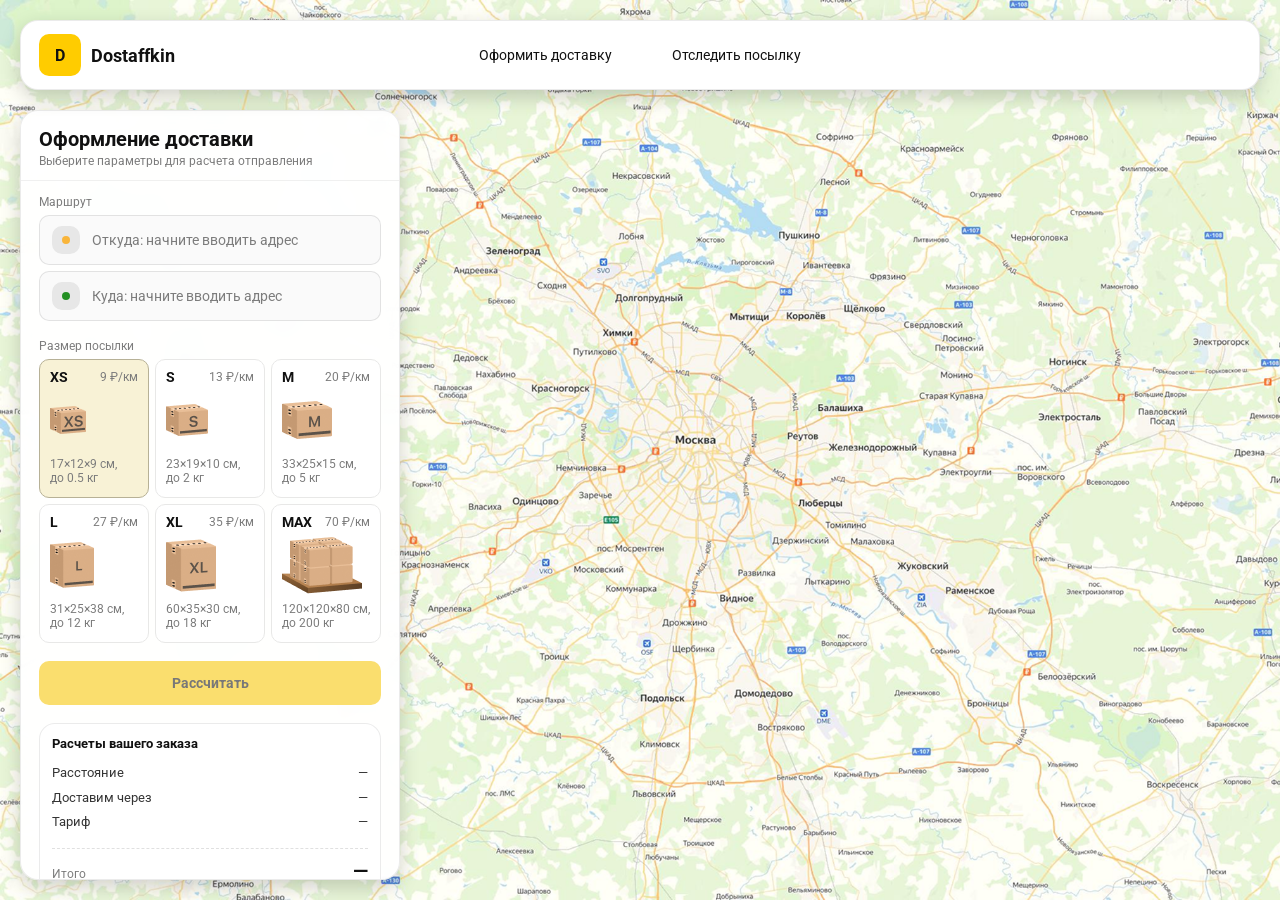
==== order.html @ 8e4acc3c "add order page with styles" ====
<!doctype html>
<html lang="ru">
  <head>
    <meta charset="utf-8" />
    <meta
      name="viewport"
      content="width=device-width,initial-scale=1,maximum-scale=1,user-scalable=0"
    />

    <title>Оформление доставки</title>

    <link rel="stylesheet" href="styles/base.css" />
    <link rel="stylesheet" href="styles/base_adaptive.css" />
    <link rel="stylesheet" href="styles/order.css" />
    <link rel="stylesheet" href="styles/order_adaptive.css" />
  </head>
  <body>
    <div id="map"></div>
    <header class="header">
      <a class="header-brand" href="#">
        <div class="header-logo">D</div>
        <div class="header-title">Dostaffkin</div>
      </a>
      <nav class="header-menu">
        <a class="header-link" href="#">Оформить <span>доставку</span></a>
        <a class="header-link" href="#">Отследить <span>посылку</span></a>
      </nav>
    </header>
    <aside class="main" id="sidebar">
      <div class="main-header">
        <div class="main-title">Оформление доставки</div>
        <div class="main-text">Выберите параметры для расчета отправления</div>
      </div>
      <div class="main-content">
        <div class="main-route">
          <div class="main-block-title">Маршрут</div>
          <div class="main-fields">
            <div class="main-field" id="fromField">
              <div class="main-pin"></div>
              <input
                id="from"
                placeholder="Откуда: начните вводить адрес"
                autocomplete="off"
              />
              <div
                class="main-ac"
                id="fromAc"
                role="listbox"
                aria-label="Подсказки адресов"
              ></div>
            </div>

            <div class="main-field" id="toField">
              <div class="main-pin"></div>
              <input
                id="to"
                placeholder="Куда: начните вводить адрес"
                autocomplete="off"
              />
              <div
                class="main-ac"
                id="toAc"
                role="listbox"
                aria-label="Подсказки адресов"
              ></div>
            </div>
          </div>
        </div>
        <div class="main-package">
          <div class="main-block-title">Размер посылки</div>

          <div class="main-sizes">
            <div class="main-size-card is-active" data-value="xs">
              <div class="main-size-top">
                <div class="main-size-label">XS</div>
                <div class="main-size-rate">9 ₽/км</div>
              </div>
              <div class="main-size-media">
                <img src="images/sizes/xs.png" alt="Короб XS" />
              </div>
              <div class="main-size-description">
                17×12×9 см,<br />до 0.5 кг
              </div>
            </div>

            <div class="main-size-card" data-value="s">
              <div class="main-size-top">
                <div class="main-size-label">S</div>
                <div class="main-size-rate">13 ₽/км</div>
              </div>
              <div class="main-size-media">
                <img src="images/sizes/s.png" alt="Короб S" />
              </div>
              <div class="main-size-description">23×19×10 см,<br />до 2 кг</div>
            </div>

            <div class="main-size-card" data-value="m">
              <div class="main-size-top">
                <div class="main-size-label">M</div>
                <div class="main-size-rate">20 ₽/км</div>
              </div>
              <div class="main-size-media">
                <img src="images/sizes/m.png" alt="Короб M" />
              </div>
              <div class="main-size-description">33×25×15 см,<br />до 5 кг</div>
            </div>

            <div class="main-size-card" data-value="l">
              <div class="main-size-top">
                <div class="main-size-label">L</div>
                <div class="main-size-rate">27 ₽/км</div>
              </div>
              <div class="main-size-media">
                <img src="images/sizes/l.png" alt="Короб L" />
              </div>
              <div class="main-size-description">
                31×25×38 см,<br />до 12 кг
              </div>
            </div>

            <div class="main-size-card" data-value="xl">
              <div class="main-size-top">
                <div class="main-size-label">XL</div>
                <div class="main-size-rate">35 ₽/км</div>
              </div>
              <div class="main-size-media">
                <img src="images/sizes/xl.png" alt="Короб XL" />
              </div>
              <div class="main-size-description">
                60×35×30 см,<br />до 18 кг
              </div>
            </div>

            <div class="main-size-card" data-value="max">
              <div class="main-size-top">
                <div class="main-size-label">MAX</div>
                <div class="main-size-rate">70 ₽/км</div>
              </div>
              <div class="main-size-media main-size-media-palleta">
                <img src="images/sizes/max.png" alt="Паллета" />
              </div>
              <div class="main-size-description">
                120×120×80 см,<br />до 200 кг
              </div>
            </div>
          </div>
        </div>
        <div class="main-calculate-block">
          <button
            id="calc"
            class="button calculate-button"
            type="button"
            disabled
          >
            Рассчитать
          </button>
        </div>
        <div class="main-result" id="result">
          <div class="main-result-title">Расчеты вашего заказа</div>
          <div class="main-result-lines">
            <div class="main-result-line">
              <span>Расстояние</span><span id="distanceValue">—</span>
            </div>
            <div class="main-result-line">
              <span>Доставим через</span><span id="durationValue">—</span>
            </div>
            <div class="main-result-line">
              <span>Тариф</span><span id="rateValue">—</span>
            </div>
          </div>
          <div class="main-price">
            <div class="main-price-label">Итого</div>
            <div class="main-price-value" id="totalValue">—</div>
          </div>
        </div>
        <div class="main-order-box">
          <div class="main-order-form" id="orderForm">
            <div class="main-order-title">Оформление доставки</div>
            <div class="main-block-info-row">
              <div class="main-block-title">Контакты</div>
              <div class="order-fields">
                <div class="main-field">
                  <input
                    id="customerName"
                    placeholder="Ваше имя"
                    autocomplete="off"
                  />
                </div>
                <div class="main-field">
                  <input
                    id="customerPhone"
                    placeholder="Ваш телефон"
                    autocomplete="off"
                    inputmode="tel"
                  />
                </div>
              </div>
            </div>
            <div class="main-block-info-row extra-info">
              <div class="main-block-title">Дополнительная информация</div>
              <div class="main-field textarea">
                <textarea
                  id="comment"
                  placeholder="Детали доставки и комментарии"
                ></textarea>
              </div>
            </div>
            <button
              id="submit"
              class="button main-submit-request"
              type="button"
              disabled
            >
              Отправить заявку
            </button>
          </div>

          <div class="main-order-success" id="orderSuccess">
            <div class="main-success-icon">✓</div>
            <div class="main-success-title">Заявка отправлена!</div>
            <div class="main-success-title">
              Номер отправления – <span id="orderId"></span>
            </div>
            <div class="main-success-subtitle">Мы скоро свяжемся с вами</div>
          </div>
        </div>
      </div>
    </aside>
  </body>
</html>
---- styles/base.css ----
*,
*::before,
*::after {
  box-sizing: border-box;
}

@font-face {
  font-family: "Roboto";
  src: url("../fonts/Roboto-Regular.ttf");
  font-weight: normal;
}

@font-face {
  font-family: "Roboto";
  src: url("../fonts/Roboto-Bold.ttf");
  font-weight: bold;
}

@font-face {
  font-family: "Roboto";
  src: url("../fonts/Roboto-Medium.ttf");
  font-weight: 500;
}

html,
body {
  margin: 0;
  color: #111111;
  font-family: "Roboto", sans-serif;
}

body {
  background: #fdfdfd;
}

.header {
  border-radius: 18px;
  box-shadow: 0 7px 20px 0 #0000002e;
  backdrop-filter: blur(10px);
  background: #ffffff;
  left: 20px;
  border: 1px solid rgba(0, 0, 0, 0.08);
  position: fixed;
  right: 20px;
  top: 20px;
  padding: 14px 18px;
  height: 70px;
  display: flex;
  align-items: center;
  z-index: 6;
}

.header-brand {
  display: flex;
  align-items: center;
  text-decoration: none;
  gap: 10px;
}

.header-logo {
  width: 42px;
  height: 42px;
  border-radius: 10px;
  background: #ffcc00;
  display: grid;
  place-items: center;
  font-weight: bold;
  color: #111;
}

.header-title {
  font-size: 18px;
  font-weight: bold;
  color: #111111;
  text-decoration: none;
}

.header-menu {
  display: flex;
  align-items: center;
  gap: 60px;
  margin: 0;
  position: absolute;
  left: 50%;
  transform: translateX(-50%);
}

.header-link {
  font-size: 14px;
  color: #111111;
  text-decoration: none;
}

.button {
  border: 0;
  outline: none;
  height: 44px;
  border-radius: 10px;
  font-size: 14px;
  font-weight: bold;
  cursor: pointer;
  font-family: inherit;
  transition:
    transform 0.08s ease,
    opacity 0.12s ease;
  background: #ffcc00;
  color: #111111;
  text-align: center;
  text-decoration: none;
}

.button:hover {
  background-color: #e5bc19;
}

.button:disabled {
  cursor: not-allowed;
  background-color: #fade6e;
  color: #787878;
  transform: none;
}

.button.button-white {
  background: #ffffff;
  border: 1px solid #111111;
}

.button.button-white:hover {
  background: rgb(241 241 241);
}

.main-field {
  display: flex;
  align-items: center;
  margin-top: 6px;
  gap: 10px;
  border: 1px solid #1111111a;
  background: #fafafa;
  border-radius: 10px;
  padding: 10px 12px;
  position: relative;
  box-sizing: border-box;
  height: 50px;
}

.main-field.textarea {
  height: auto;
}

.main-pin {
  width: 28px;
  height: 28px;
  border-radius: 10px;
  background: rgba(17, 17, 17, 0.08);
  display: grid;
  place-items: center;
  flex: 0 0 auto;
  position: relative;
}

.main-pin::before {
  content: "";
  width: 8px;
  height: 8px;
  border-radius: 999px;
  background: orange;
  opacity: 0.75;
  display: block;
}

.main-field:last-child .main-pin::before {
  background: green;
  opacity: 0.85;
}

input,
textarea {
  width: 100%;
  border: 0;
  outline: none;
  background: transparent;
  font-size: 14px;
  color: #111111;
  font-family: inherit;
}

textarea {
  resize: vertical;
  min-height: 72px;
  padding: 2px 0;
}

input::placeholder,
textarea::placeholder {
  color: #7c7c7c;
}

.main-field:focus-within {
  border-color: rgba(0, 0, 0, 0.2);
  box-shadow: 0 0 0 4px rgba(255, 204, 0, 0.35);
  background: rgba(255, 255, 255, 0.75);
}
---- styles/base_adaptive.css ----
@media (max-width: 767px) {
  .header {
    left: 10px;
    right: 10px;
    top: 10px;
  }

  .header-link span {
    display: none;
  }

  .header-menu {
    gap: 20px;
    justify-content: flex-start;
    margin: 0 0 0 30px;
    position: static;
    transform: none;
  }
}

@media (max-width: 420px) {
  .header-title {
    display: none;
  }
}

@media (max-width: 374px) {
  .header-menu {
    gap: 10px;
    margin: 0 0 0 10px;
  }
}
---- styles/order.css ----
#map {
  background-image: url("../images/order-bg.png");
  background-size: cover;
  position: fixed;
  inset: 0;
}

.main {
  border-radius: 18px;
  box-shadow: 0 7px 20px 0 #0000002e;
  backdrop-filter: blur(10px);
  background: rgba(255, 255, 255, 0.96);
  left: 20px;
  border: 1px solid rgba(0, 0, 0, 0.08);
  position: fixed;
  top: 110px;
  bottom: 20px;
  width: 380px;
  display: flex;
  flex-direction: column;
  overflow: hidden;
  z-index: 5;
}

.main-header {
  padding: 18px 18px 12px 18px;
  border-bottom: 1px solid rgba(0, 0, 0, 0.06);
  display: flex;
  flex-direction: column;
}

.main-title {
  font-size: 20px;
  line-height: 100%;
  font-weight: bold;
}

.main-text {
  font-size: 12px;
  margin-top: 5px;
  color: #7c7c7c;
}

.main-content {
  padding: 14px 18px 18px 18px;
  overflow: auto;
  scrollbar-width: none;
  display: flex;
  flex-direction: column;
  gap: 18px;
  flex: 1;
}

.main-block-title {
  font-size: 12px;
  color: #7c7c7c;
}

.main-route .main-block-title,
.main-package .main-block-title {
  margin-bottom: 6px;
}

.main-sizes {
  display: grid;
  gap: 6px;
  grid-template-columns: repeat(3, 1fr);
}

.main-size-card {
  border: 1px solid #e8e8e7;
  background: #ffffff;
  border-radius: 10px;
  padding: 10px;
  cursor: pointer;
  user-select: none;
  transition:
    transform 0.08s ease,
    border-color 0.12s ease,
    background 0.12s ease;
  min-height: 139px;
}

.main-size-card:hover {
  transform: translateY(-1px);
}

.main-size-card.is-active {
  background-color: #f8f2d6;
  border-color: #b7b196;
}

.main-size-top {
  display: flex;
  align-items: center;
  justify-content: space-between;
}

.main-size-label {
  font-weight: bold;
  font-size: 14px;
  color: #111111;
  line-height: 100%;
}

.main-size-rate {
  font-size: 12px;
  color: #7c7c7c;
  line-height: 100%;
}

.main-size-media {
  margin-top: 8px;
  height: 57px;
}

.main-size-description {
  margin-top: 8px;
  font-size: 12px;
  color: #7c7c7c;
  line-height: 1.2;
}

.calculate-button {
  width: 100%;
}

.main-result {
  border: 1px solid rgba(0, 0, 0, 0.08);
  background: rgba(255, 255, 255, 0.75);
  border-radius: 16px;
  padding: 12px;
  line-height: 1.25;
}

.main-result-title {
  font-weight: bold;
  font-size: 13px;
  color: #111111;
  margin-bottom: 13px;
}

.main-result-lines {
  gap: 8px;
  display: flex;
  flex-direction: column;
}

.main-result-line {
  font-size: 13px;
  color: rgba(17, 17, 17, 0.85);
  display: flex;
  justify-content: space-between;
}

.main-price {
  margin-top: 18px;
  padding-top: 10px;
  border-top: 1px dashed rgba(0, 0, 0, 0.12);
  display: flex;
  align-items: baseline;
  justify-content: space-between;
}

.main-price-label {
  font-size: 12px;
  color: rgba(17, 17, 17, 0.55);
}

.main-price-value {
  font-size: 20px;
  font-weight: bold;
  color: #111111;
  letter-spacing: -0.3px;
}

.main-order-box {
  background: #ffffff;
  border: 1px solid #e8e8e7;
  border-radius: 10px;
  padding: 12px;
}

.main-order-title {
  margin-bottom: 8px;
  font-weight: bold;
  font-size: 14px;
  color: #111111;
}

.main-block-info {
  display: flex;
  flex-direction: column;
  gap: 6px;
}

.order-fields {
  display: grid;
  grid-template-columns: 1fr 1fr;
  column-gap: 10px;
  margin-top: 6px;
}

.main-block-info-row.extra-info {
  display: block;
  margin-top: 13px;
}

.main-submit-request {
  width: 100%;
  margin-top: 6px;
}

.main-order-success {
  display: none;
  text-align: center;
  padding: 22px 12px;
  gap: 12px;
}

.main-order-success.is-visible {
  display: flex;
  flex-direction: column;
  align-items: center;
}

.main-success-icon {
  width: 56px;
  height: 56px;
  border-radius: 50%;
  background: #16a34a;
  color: #ffffff;
  display: grid;
  place-items: center;
  font-size: 30px;
}

.main-success-title {
  font-size: 14px;
  font-weight: bold;
  color: #111111;
}

.main-success-subtitle {
  font-size: 12px;
  color: rgba(17, 17, 17, 0.55);
  line-height: 1.3;
}
---- styles/order_adaptive.css ----
@media (max-width: 767px) {
  .main {
    left: 10px;
    right: 10px;
    top: 50%;
    bottom: 12px;
    width: auto;
    max-width: none;
  }
}

@media (max-width: 420px) {
  .main-sizes {
    grid-template-columns: repeat(2, 1fr);
  }
}
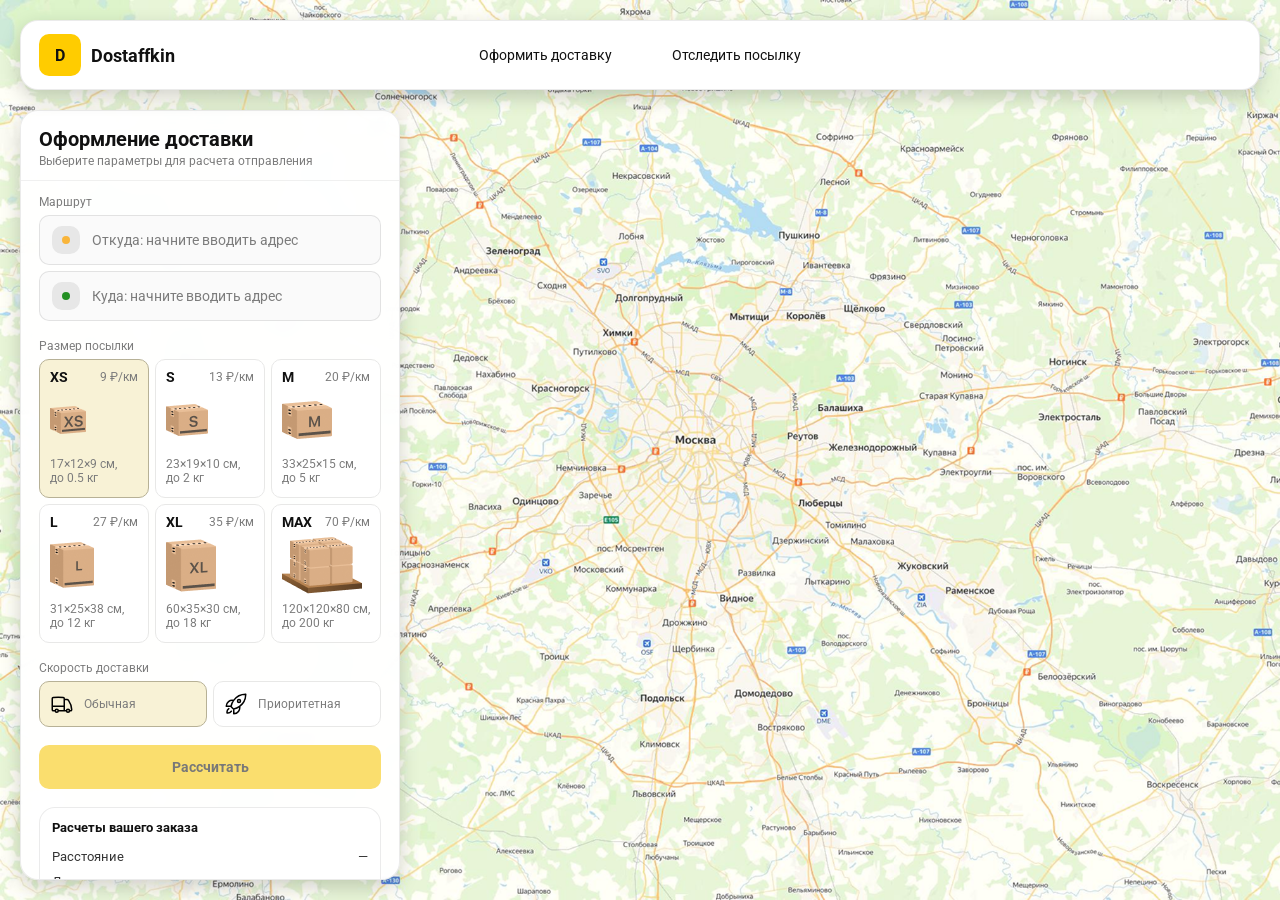
==== commit 013cc93c: "add speed choise options" ====
--- a/order.html
+++ b/order.html
@@ -17,13 +17,15 @@
   <body>
     <div id="map"></div>
     <header class="header">
-      <a class="header-brand" href="#">
+      <a class="header-brand" href="./index.html">
         <div class="header-logo">D</div>
         <div class="header-title">Dostaffkin</div>
       </a>
       <nav class="header-menu">
         <a class="header-link" href="#">Оформить <span>доставку</span></a>
-        <a class="header-link" href="#">Отследить <span>посылку</span></a>
+        <a class="header-link" href="./track.html"
+          >Отследить <span>посылку</span></a
+        >
       </nav>
     </header>
     <aside class="main" id="sidebar">
@@ -142,6 +144,28 @@
               <div class="main-size-description">
                 120×120×80 см,<br />до 200 кг
               </div>
+            </div>
+          </div>
+        </div>
+        <div class="main-speed">
+          <div class="main-block-title">Скорость доставки</div>
+
+          <div class="main-speeds">
+            <div class="main-speed-card is-active" data-value="regular">
+              <img
+                class="main-speed-media"
+                src="images/icons/regular.svg"
+                alt="Regular"
+              />
+              <div class="main-speed-description">Обычная</div>
+            </div>
+            <div class="main-speed-card" data-value="fast">
+              <img
+                class="main-speed-media"
+                src="images/icons/fast.svg"
+                alt="Fast"
+              />
+              <div class="main-speed-description">Приоритетная</div>
             </div>
           </div>
         </div>
--- a/styles/order.css
+++ b/styles/order.css
@@ -246,3 +246,44 @@
   color: rgba(17, 17, 17, 0.55);
   line-height: 1.3;
 }
+
+.main-speed .main-block-title {
+  margin-bottom: 6px;
+}
+
+.main-speeds {
+  display: grid;
+  gap: 6px;
+  grid-template-columns: repeat(2, 1fr);
+}
+
+.main-speed-card {
+  border: 1px solid #e8e8e7;
+  background: #ffffff;
+  border-radius: 10px;
+  padding: 10px;
+  cursor: pointer;
+  user-select: none;
+  transition:
+    transform 0.08s ease,
+    border-color 0.12s ease,
+    background-color 0.12s ease;
+  display: flex;
+  align-items: center;
+  gap: 10px;
+}
+
+.main-speed-card:hover {
+  transform: translateY(-1px);
+}
+
+.main-speed-card.is-active {
+  background-color: #f8f2d6;
+  border-color: #b7b196;
+}
+
+.main-speed-description {
+  font-size: 12px;
+  color: #7c7c7c;
+  line-height: 1.2;
+}
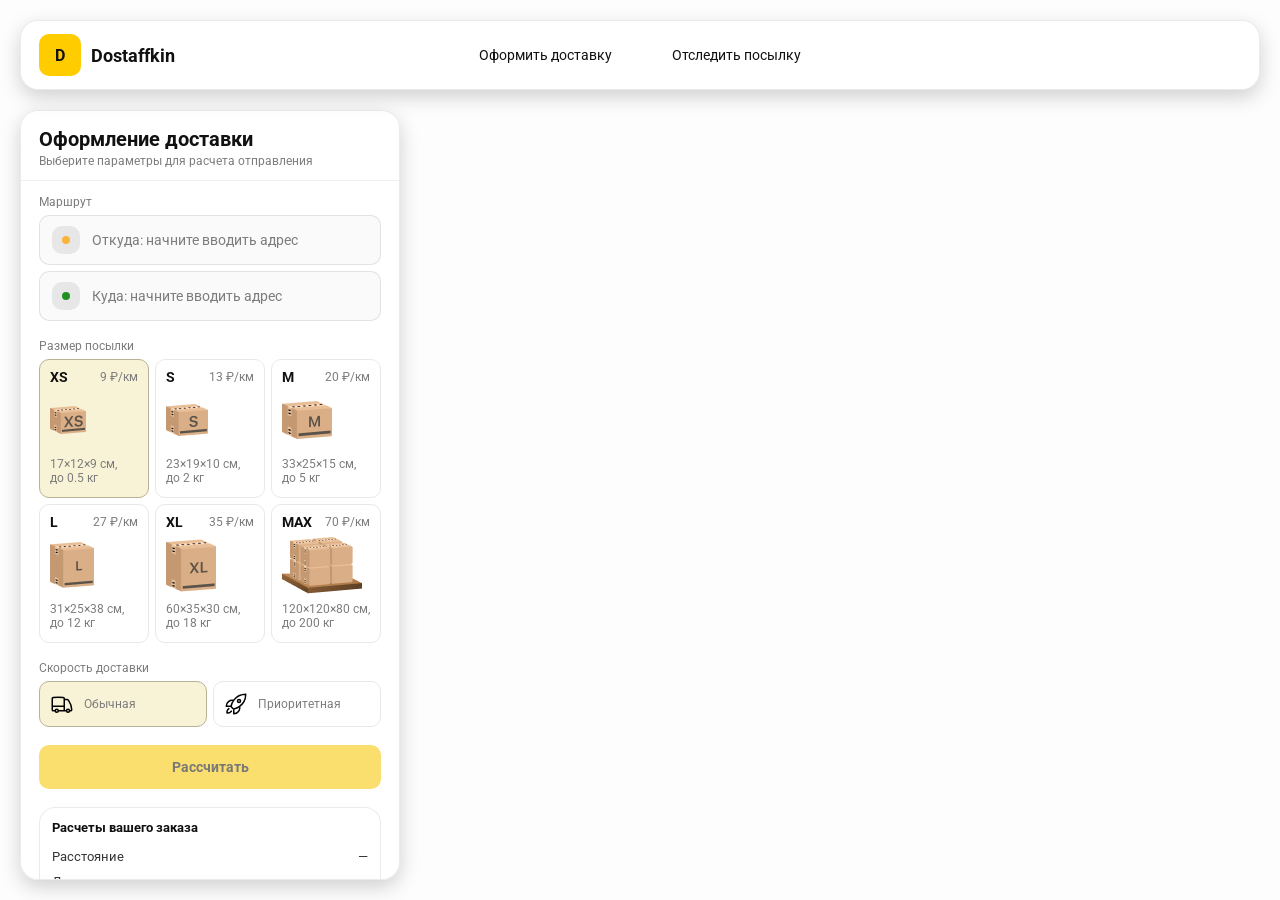
==== commit e974621d: "add functionality to order page" ====
--- a/order.html
+++ b/order.html
@@ -13,6 +13,12 @@
     <link rel="stylesheet" href="styles/base_adaptive.css" />
     <link rel="stylesheet" href="styles/order.css" />
     <link rel="stylesheet" href="styles/order_adaptive.css" />
+
+    <!-- <YOUR_YANDEX_JS_API_KEY><YOUR_YANDEX_GEOSUGGEST_API_KEY> -->
+    <script
+      src="https://api-maps.yandex.ru/2.1/?lang=ru_RU&apikey=<YOUR_YANDEX_JS_API_KEY>&suggest_apikey=<YOUR_YANDEX_GEOSUGGEST_API_KEY>"
+      type="text/javascript"
+    ></script>
   </head>
   <body>
     <div id="map"></div>
@@ -250,5 +256,6 @@
         </div>
       </div>
     </aside>
+    <script src="scripts/order.js"></script>
   </body>
 </html>
--- a/styles/order.css
+++ b/styles/order.css
@@ -1,6 +1,8 @@
 #map {
+  /*
   background-image: url("../images/order-bg.png");
   background-size: cover;
+  */
   position: fixed;
   inset: 0;
 }
@@ -77,7 +79,7 @@
   transition:
     transform 0.08s ease,
     border-color 0.12s ease,
-    background 0.12s ease;
+    background-color 0.12s ease;
   min-height: 139px;
 }
 
